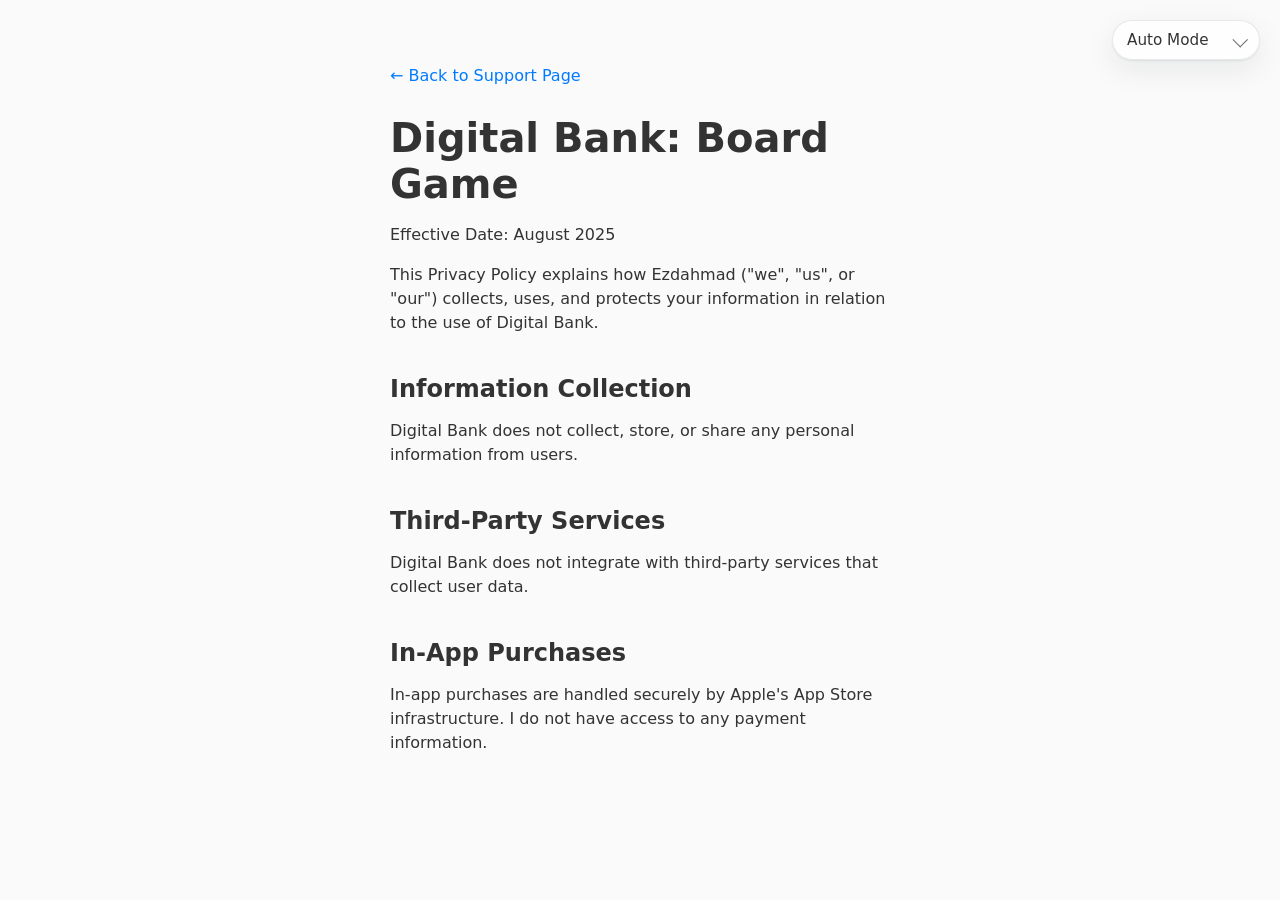
==== digital-bank.html @ 374a5a46 "updates" ====
<!DOCTYPE html>
<html lang="en">
<head>
  <meta charset="UTF-8">
  <meta name="viewport" content="width=device-width, initial-scale=1">
  <title>Ezdahmad - Digital Bank</title>
  <link rel="stylesheet" href="assets/site.css?v=5">
  <meta name="apple-mobile-web-app-capable" content="yes">
  <meta name="apple-mobile-web-app-status-bar-style" content="default">
  <meta name="theme-color" content="#fafafa" media="(prefers-color-scheme: light)">
  <meta name="theme-color" content="#202020" media="(prefers-color-scheme: dark)">
  <link rel="apple-touch-icon" href="assets/icons/apple-touch-icon.png">
  <link rel="manifest" href="/manifest.json">
</head>
<body class="page-privacy">
  <div class="theme-toggle" data-theme-toggle>
    <button type="button" class="theme-toggle__button" data-theme-button aria-haspopup="listbox" aria-expanded="false">
      <span class="theme-toggle__current" data-theme-current>Auto Mode</span>
      <span class="theme-toggle__chevron" aria-hidden="true"></span>
    </button>
    <div class="theme-toggle__menu" role="listbox" aria-label="Theme">
      <button type="button" class="theme-toggle__option" data-theme-option="auto" role="option" aria-selected="false">Auto Mode</button>
      <button type="button" class="theme-toggle__option" data-theme-option="light" role="option" aria-selected="false">Light</button>
      <button type="button" class="theme-toggle__option" data-theme-option="dark" role="option" aria-selected="false">Dark</button>
    </div>
  </div>

  <div class="container">
    <p><a href="index.html">&larr; Back to Support Page</a></p>
    <h1>Digital Bank: Board Game</h1>
    <p>Effective Date: August 2025</p>

    <p>This Privacy Policy explains how Ezdahmad ("we", "us", or "our") collects, uses, and protects your information in relation to the use of Digital Bank.</p>

    <h2>Information Collection</h2>
    <p>Digital Bank does not collect, store, or share any personal information from users.</p>

    <h2>Third-Party Services</h2>
    <p>Digital Bank does not integrate with third-party services that collect user data.</p>

    <h2>In-App Purchases</h2>
    <p>In-app purchases are handled securely by Apple's App Store infrastructure. I do not have access to any payment information.</p>
  </div>

  <script src="assets/site.js?v=5" defer></script>
</body>
</html>
---- assets/site.css ----
:root {
  --bg-color: #fafafa;
  --text-color: #333333;
  --link-color: #007aff;
  --surface-color: rgba(255, 255, 255, 0.82);
  --surface-hover-color: rgba(255, 255, 255, 0.94);
  --surface-border: rgba(127, 127, 127, 0.18);
  --surface-border-strong: rgba(127, 127, 127, 0.32);
  --surface-shadow: 0 10px 30px rgba(15, 23, 42, 0.08), 0 1px 2px rgba(15, 23, 42, 0.08);
  --surface-shadow-hover: 0 14px 34px rgba(15, 23, 42, 0.12), 0 2px 6px rgba(15, 23, 42, 0.08);
  --menu-shadow: 0 24px 48px rgba(15, 23, 42, 0.16), 0 6px 12px rgba(15, 23, 42, 0.08);
}

[data-theme="dark"] {
  --bg-color: #202020;
  --text-color: #ffffff;
  --link-color: #0a84ff;
  --surface-color: rgba(32, 32, 32, 0.9);
  --surface-hover-color: rgba(46, 46, 46, 0.96);
  --surface-border: rgba(255, 255, 255, 0.12);
  --surface-border-strong: rgba(255, 255, 255, 0.22);
  --surface-shadow: 0 14px 34px rgba(0, 0, 0, 0.28), 0 1px 2px rgba(0, 0, 0, 0.3);
  --surface-shadow-hover: 0 16px 38px rgba(0, 0, 0, 0.34), 0 2px 6px rgba(0, 0, 0, 0.24);
  --menu-shadow: 0 28px 54px rgba(0, 0, 0, 0.36), 0 8px 18px rgba(0, 0, 0, 0.24);
}

[data-theme="light"] {
  --bg-color: #fafafa;
  --text-color: #333333;
  --link-color: #007aff;
}

body {
  font-family: system-ui, sans-serif;
  background: var(--bg-color);
  color: var(--text-color);
  display: flex;
  align-items: center;
  justify-content: center;
  padding: 40px;
  text-align: left;
}

.container {
  max-width: 500px;
}

h1 {
  margin-bottom: 1rem;
}

h2 {
  font-size: 1.5rem;
  margin-top: 2.5rem;
  margin-bottom: 0.25rem;
}

p {
  font-size: 1rem;
  line-height: 1.5;
  margin-bottom: 0.5rem;
}

a {
  color: var(--link-color);
  text-decoration: none;
}

.page-home h1 {
  font-size: 3.5rem;
}

.page-privacy h1 {
  font-size: 2.5rem;
}

.project-link {
  display: inline-block;
  margin-top: 0.75rem;
}

.project-tile {
  width: auto;
  height: 60px;
  display: block;
  border: 0;
  box-shadow: none;
  transition: transform 0.22s ease, filter 0.22s ease;
}

.project-link:hover .project-tile,
.project-link:focus-visible .project-tile {
  transform: translateY(-2px);
  filter: drop-shadow(0 8px 12px rgba(15, 23, 42, 0.36));
}

.project-link:focus-visible {
  outline: none;
}

.theme-toggle {
  position: fixed;
  top: 20px;
  right: 20px;
  z-index: 1000;
}

.theme-toggle__button {
  min-width: 148px;
  display: inline-flex;
  align-items: center;
  justify-content: space-between;
  gap: 12px;
  padding: 10px 14px;
  border: 1px solid var(--surface-border);
  border-radius: 999px;
  background: var(--surface-color);
  color: var(--text-color);
  font: inherit;
  font-size: 0.95rem;
  font-weight: 500;
  line-height: 1.2;
  cursor: pointer;
  box-shadow: var(--surface-shadow);
  transition: border-color 0.2s ease, box-shadow 0.2s ease, background-color 0.2s ease, transform 0.2s ease;
}

.theme-toggle__button:hover,
.theme-toggle.is-open .theme-toggle__button {
  border-color: var(--surface-border-strong);
  background: var(--surface-hover-color);
  box-shadow: var(--surface-shadow-hover);
}

.theme-toggle__button:focus-visible {
  outline: none;
  border-color: var(--surface-border-strong);
  box-shadow: var(--surface-shadow-hover);
}

.theme-toggle__button:active {
  transform: translateY(1px);
}

.theme-toggle__current {
  white-space: nowrap;
}

.theme-toggle__chevron {
  width: 10px;
  height: 10px;
  flex: 0 0 auto;
  border-right: 1.5px solid currentColor;
  border-bottom: 1.5px solid currentColor;
  transform: rotate(45deg) translateY(-1px);
  transition: transform 0.2s ease;
  opacity: 0.72;
}

.theme-toggle.is-open .theme-toggle__chevron {
  transform: rotate(225deg) translateY(-1px);
}

.theme-toggle__menu {
  position: absolute;
  top: calc(100% + 10px);
  right: 0;
  min-width: 100%;
  padding: 8px;
  border: 1px solid var(--surface-border);
  border-radius: 20px;
  background: var(--surface-color);
  box-shadow: var(--menu-shadow);
  opacity: 0;
  transform: translateY(-6px);
  pointer-events: none;
  transition: opacity 0.18s ease, transform 0.18s ease;
}

.theme-toggle.is-open .theme-toggle__menu {
  opacity: 1;
  transform: translateY(0);
  pointer-events: auto;
}

.theme-toggle__option {
  width: 100%;
  display: flex;
  align-items: center;
  justify-content: space-between;
  gap: 12px;
  padding: 10px 12px;
  border: 0;
  border-radius: 14px;
  background: transparent;
  color: var(--text-color);
  font: inherit;
  font-size: 0.95rem;
  text-align: left;
  cursor: pointer;
  transition: background-color 0.18s ease;
}

.theme-toggle__option:hover,
.theme-toggle__option:focus-visible {
  outline: none;
  background: rgba(127, 127, 127, 0.12);
}

.theme-toggle__option.is-selected {
  background: rgba(127, 127, 127, 0.16);
}

.theme-toggle__option::after {
  content: "";
  width: 7px;
  height: 12px;
  border-right: 2px solid currentColor;
  border-bottom: 2px solid currentColor;
  transform: rotate(45deg) scale(0);
  transition: transform 0.18s ease;
  opacity: 0.75;
}

.theme-toggle__option.is-selected::after {
  transform: rotate(45deg) scale(1);
}

.social-media {
  display: flex;
  gap: 20px;
  margin-top: 1rem;
  flex-wrap: wrap;
}

.social-media a {
  display: inline-block;
}

.social-icon {
  width: 50px;
  height: 50px;
  object-fit: contain;
  filter: invert(0%);
  transition: transform 0.22s ease, filter 0.22s ease;
  image-rendering: auto;
}

.social-media a:hover .social-icon,
.social-media a:focus-visible .social-icon {
  transform: translateY(-2px);
  filter: invert(0%) drop-shadow(0 8px 12px rgba(15, 23, 42, 0.36));
}

.social-media a:focus-visible {
  outline: none;
}

[data-theme="dark"] .social-icon {
  filter: invert(100%);
}

[data-theme="dark"] .social-media a:hover .social-icon,
[data-theme="dark"] .social-media a:focus-visible .social-icon {
  filter: invert(100%) drop-shadow(0 8px 12px rgba(0, 0, 0, 0.56));
}

@media (max-width: 640px) {
  body {
    padding: 88px 24px 32px;
  }

  .theme-toggle {
    top: 16px;
    right: 16px;
  }

  .page-home h1 {
    font-size: 2.75rem;
  }

  .page-privacy h1 {
    font-size: 2.2rem;
  }

  .project-tile {
    height: 60px;
  }
}
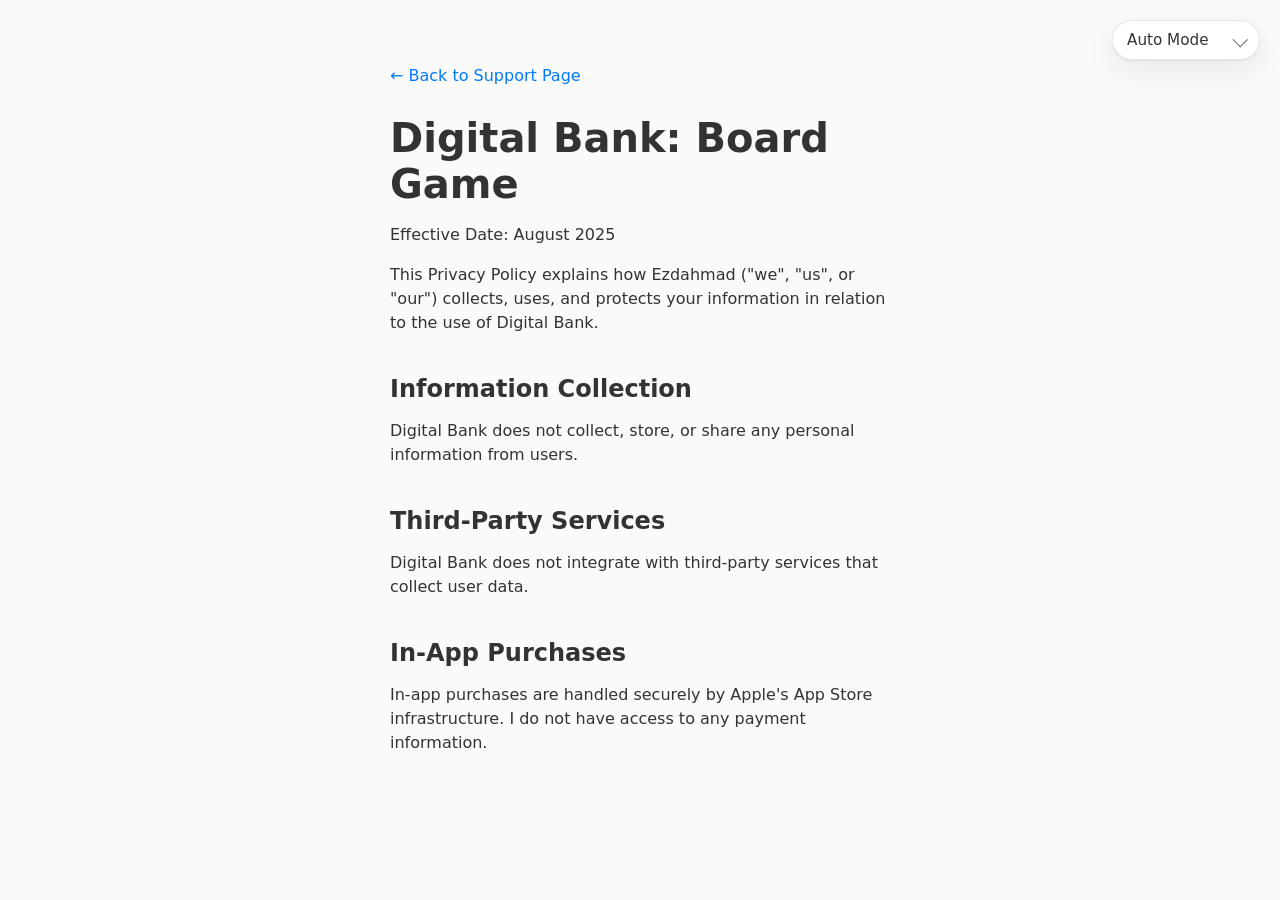
==== commit c416e97b: "updates" ====
--- a/digital-bank.html
+++ b/digital-bank.html
@@ -4,7 +4,7 @@
   <meta charset="UTF-8">
   <meta name="viewport" content="width=device-width, initial-scale=1">
   <title>Ezdahmad - Digital Bank</title>
-  <link rel="stylesheet" href="assets/site.css?v=5">
+  <link rel="stylesheet" href="assets/site.css?v=6">
   <meta name="apple-mobile-web-app-capable" content="yes">
   <meta name="apple-mobile-web-app-status-bar-style" content="default">
   <meta name="theme-color" content="#fafafa" media="(prefers-color-scheme: light)">
@@ -42,6 +42,6 @@
     <p>In-app purchases are handled securely by Apple's App Store infrastructure. I do not have access to any payment information.</p>
   </div>
 
-  <script src="assets/site.js?v=5" defer></script>
+  <script src="assets/site.js?v=6" defer></script>
 </body>
 </html>
--- a/assets/site.css
+++ b/assets/site.css
@@ -2,8 +2,8 @@
   --bg-color: #fafafa;
   --text-color: #333333;
   --link-color: #007aff;
-  --surface-color: rgba(255, 255, 255, 0.82);
-  --surface-hover-color: rgba(255, 255, 255, 0.94);
+  --surface-color: #ffffff;
+  --surface-hover-color: #ffffff;
   --surface-border: rgba(127, 127, 127, 0.18);
   --surface-border-strong: rgba(127, 127, 127, 0.32);
   --surface-shadow: 0 10px 30px rgba(15, 23, 42, 0.08), 0 1px 2px rgba(15, 23, 42, 0.08);
@@ -15,8 +15,8 @@
   --bg-color: #202020;
   --text-color: #ffffff;
   --link-color: #0a84ff;
-  --surface-color: rgba(32, 32, 32, 0.9);
-  --surface-hover-color: rgba(46, 46, 46, 0.96);
+  --surface-color: #202020;
+  --surface-hover-color: #2e2e2e;
   --surface-border: rgba(255, 255, 255, 0.12);
   --surface-border-strong: rgba(255, 255, 255, 0.22);
   --surface-shadow: 0 14px 34px rgba(0, 0, 0, 0.28), 0 1px 2px rgba(0, 0, 0, 0.3);
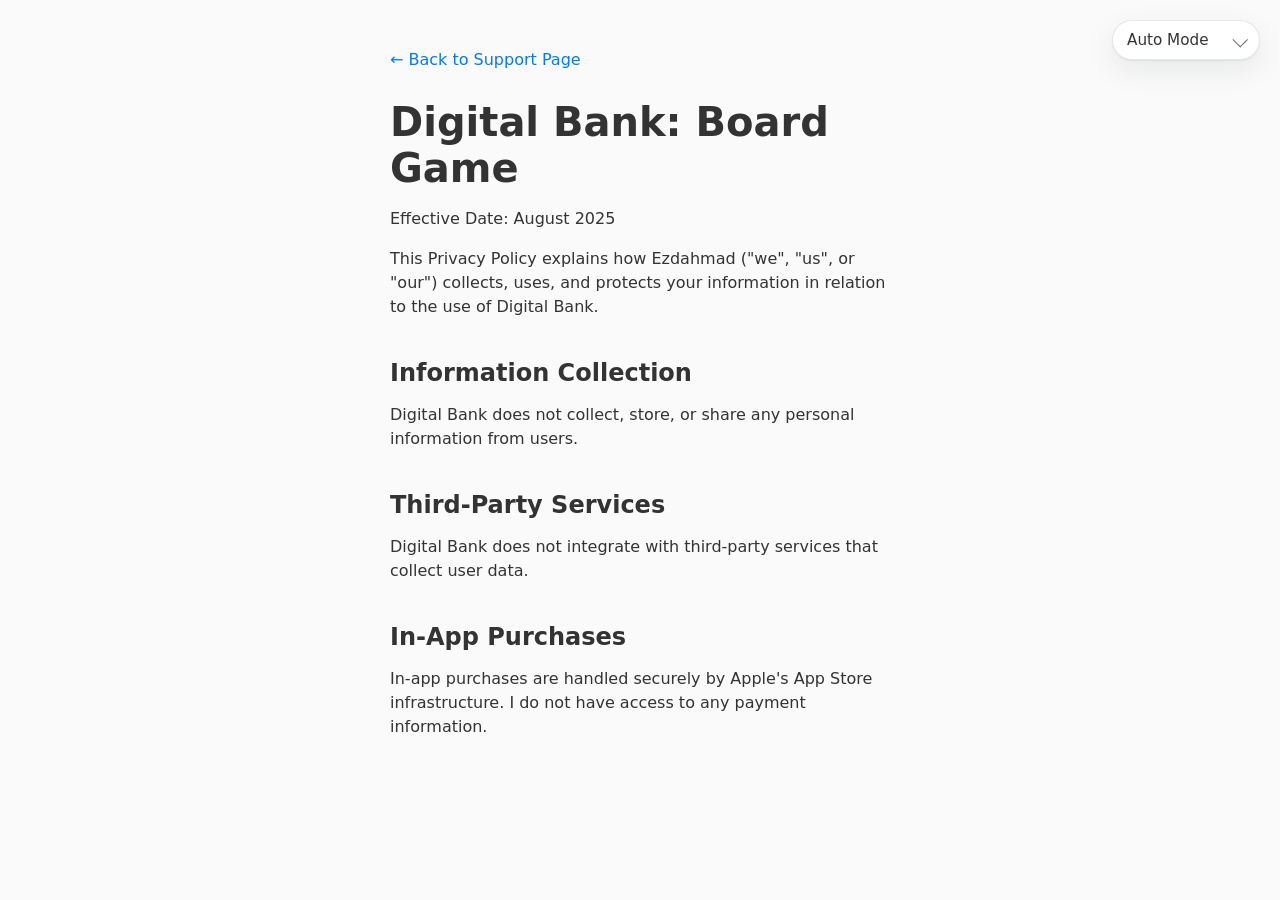
==== commit b8fc95d7: "spacing" ====
--- a/digital-bank.html
+++ b/digital-bank.html
@@ -4,7 +4,7 @@
   <meta charset="UTF-8">
   <meta name="viewport" content="width=device-width, initial-scale=1">
   <title>Ezdahmad - Digital Bank</title>
-  <link rel="stylesheet" href="assets/site.css?v=6">
+  <link rel="stylesheet" href="assets/site.css?v=8">
   <meta name="apple-mobile-web-app-capable" content="yes">
   <meta name="apple-mobile-web-app-status-bar-style" content="default">
   <meta name="theme-color" content="#fafafa" media="(prefers-color-scheme: light)">
@@ -42,6 +42,6 @@
     <p>In-app purchases are handled securely by Apple's App Store infrastructure. I do not have access to any payment information.</p>
   </div>
 
-  <script src="assets/site.js?v=6" defer></script>
+  <script src="assets/site.js?v=8" defer></script>
 </body>
 </html>
--- a/assets/site.css
+++ b/assets/site.css
@@ -37,7 +37,7 @@
   display: flex;
   align-items: center;
   justify-content: center;
-  padding: 40px;
+  padding: 24px 40px 40px;
   text-align: left;
 }
 
@@ -171,14 +171,14 @@
   border-radius: 20px;
   background: var(--surface-color);
   box-shadow: var(--menu-shadow);
-  opacity: 0;
+  visibility: hidden;
   transform: translateY(-6px);
   pointer-events: none;
-  transition: opacity 0.18s ease, transform 0.18s ease;
+  transition: transform 0.18s ease, visibility 0.18s ease;
 }
 
 .theme-toggle.is-open .theme-toggle__menu {
-  opacity: 1;
+  visibility: visible;
   transform: translateY(0);
   pointer-events: auto;
 }
@@ -267,7 +267,7 @@
 
 @media (max-width: 640px) {
   body {
-    padding: 88px 24px 32px;
+    padding: 64px 24px 32px;
   }
 
   .theme-toggle {
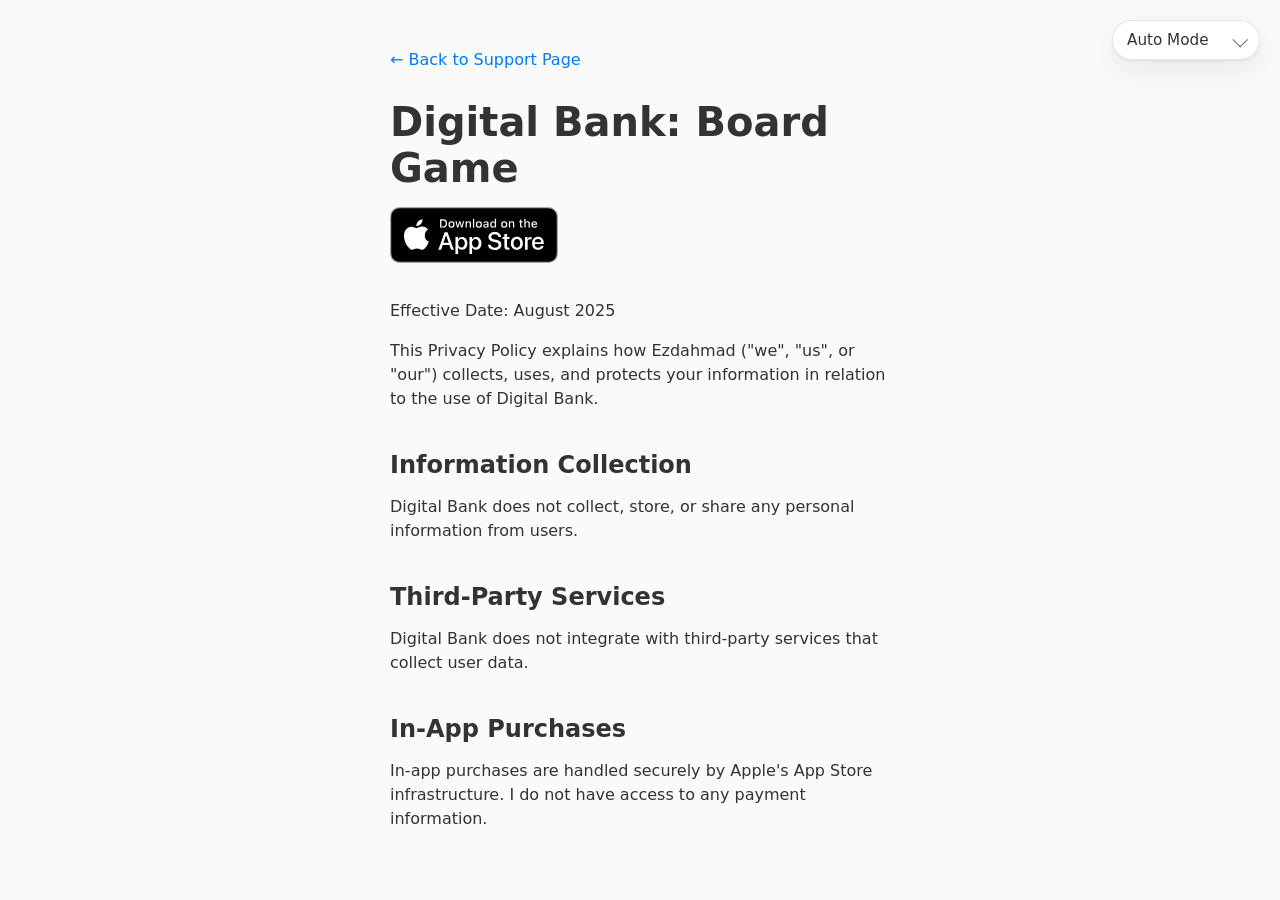
==== commit e6627baf: "updates" ====
--- a/digital-bank.html
+++ b/digital-bank.html
@@ -4,7 +4,7 @@
   <meta charset="UTF-8">
   <meta name="viewport" content="width=device-width, initial-scale=1">
   <title>Ezdahmad - Digital Bank</title>
-  <link rel="stylesheet" href="assets/site.css?v=8">
+  <link rel="stylesheet" href="assets/site.css?v=10">
   <meta name="apple-mobile-web-app-capable" content="yes">
   <meta name="apple-mobile-web-app-status-bar-style" content="default">
   <meta name="theme-color" content="#fafafa" media="(prefers-color-scheme: light)">
@@ -28,6 +28,20 @@
   <div class="container">
     <p><a href="index.html">&larr; Back to Support Page</a></p>
     <h1>Digital Bank: Board Game</h1>
+    <a
+      href="https://apps.apple.com/app/id6748587605"
+      class="store-badge"
+      aria-label="Digital Bank on the App Store"
+      target="_blank"
+      rel="noopener noreferrer">
+      <img
+        src="assets/icons/Appstore_DigitalBank_Dark.svg"
+        alt="Download Digital Bank on the App Store"
+        class="store-badge__image"
+        data-theme-image
+        data-light-src="assets/icons/Appstore_DigitalBank_Dark.svg"
+        data-dark-src="assets/icons/Appstore_DigitalBank_Light.svg">
+    </a>
     <p>Effective Date: August 2025</p>
 
     <p>This Privacy Policy explains how Ezdahmad ("we", "us", or "our") collects, uses, and protects your information in relation to the use of Digital Bank.</p>
@@ -42,6 +56,6 @@
     <p>In-app purchases are handled securely by Apple's App Store infrastructure. I do not have access to any payment information.</p>
   </div>
 
-  <script src="assets/site.js?v=8" defer></script>
+  <script src="assets/site.js?v=10" defer></script>
 </body>
 </html>
--- a/assets/site.css
+++ b/assets/site.css
@@ -77,6 +77,33 @@
 .project-link {
   display: inline-block;
   margin-top: 0.75rem;
+}
+
+.store-badge {
+  display: inline-block;
+  margin: 0 0 1rem;
+}
+
+.store-badge__image {
+  width: auto;
+  height: 56px;
+  display: block;
+  transition: transform 0.22s ease, filter 0.22s ease;
+}
+
+.store-badge:hover .store-badge__image,
+.store-badge:focus-visible .store-badge__image {
+  transform: translateY(-2px);
+  filter: drop-shadow(0 8px 12px rgba(15, 23, 42, 0.36));
+}
+
+.store-badge:focus-visible {
+  outline: none;
+}
+
+[data-theme="dark"] .store-badge:hover .store-badge__image,
+[data-theme="dark"] .store-badge:focus-visible .store-badge__image {
+  filter: drop-shadow(0 8px 12px rgba(0, 0, 0, 0.56));
 }
 
 .project-tile {
@@ -286,4 +313,8 @@
   .project-tile {
     height: 60px;
   }
-}
+
+  .store-badge__image {
+    height: 52px;
+  }
+}
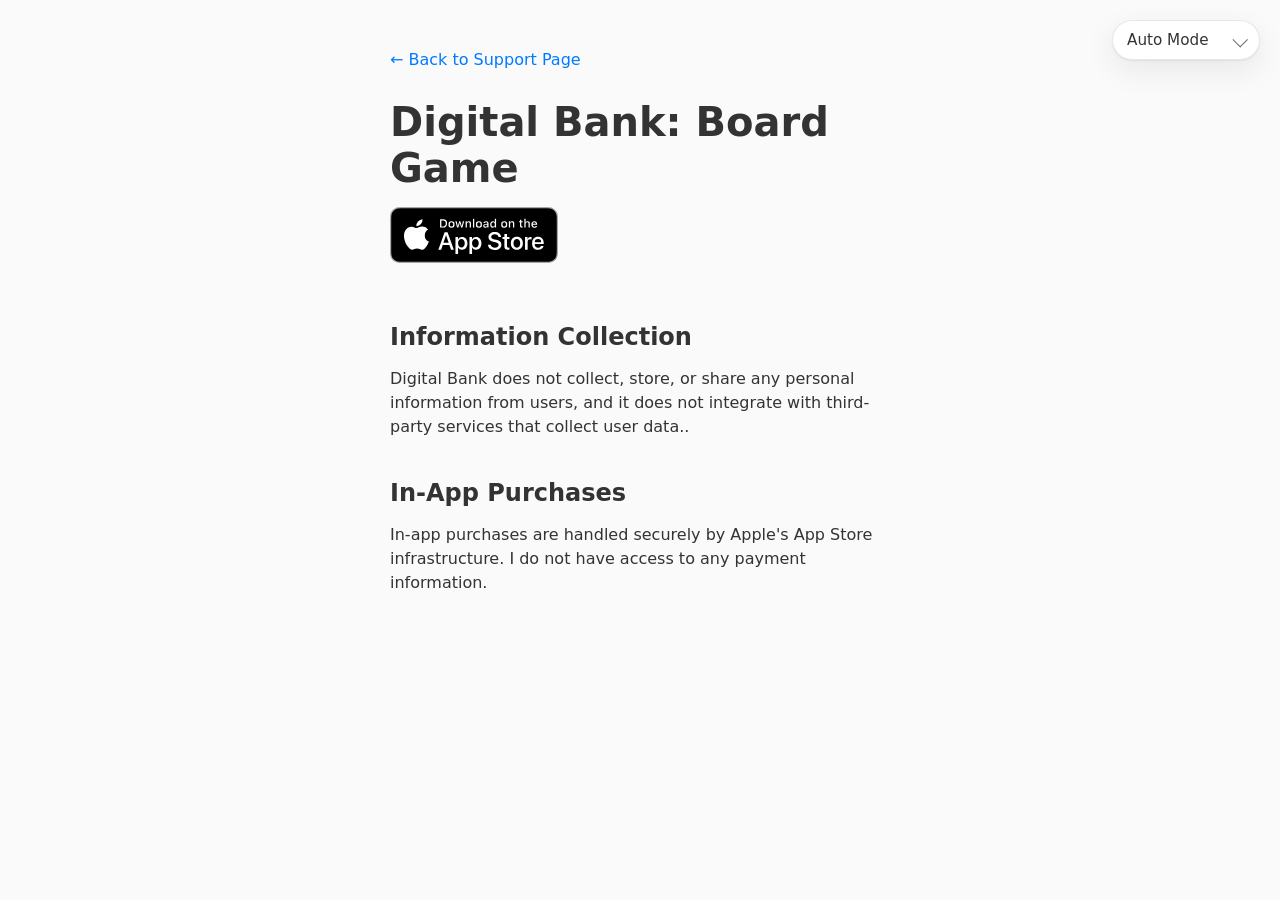
==== commit c6375acc: "privacy-policy backup" ====
--- a/digital-bank.html
+++ b/digital-bank.html
@@ -42,15 +42,9 @@
         data-light-src="assets/icons/Appstore_DigitalBank_Dark.svg"
         data-dark-src="assets/icons/Appstore_DigitalBank_Light.svg">
     </a>
-    <p>Effective Date: August 2025</p>
-
-    <p>This Privacy Policy explains how Ezdahmad ("we", "us", or "our") collects, uses, and protects your information in relation to the use of Digital Bank.</p>
 
     <h2>Information Collection</h2>
-    <p>Digital Bank does not collect, store, or share any personal information from users.</p>
-
-    <h2>Third-Party Services</h2>
-    <p>Digital Bank does not integrate with third-party services that collect user data.</p>
+    <p>Digital Bank does not collect, store, or share any personal information from users, and it does not integrate with third-party services that collect user data..</p>
 
     <h2>In-App Purchases</h2>
     <p>In-app purchases are handled securely by Apple's App Store infrastructure. I do not have access to any payment information.</p>
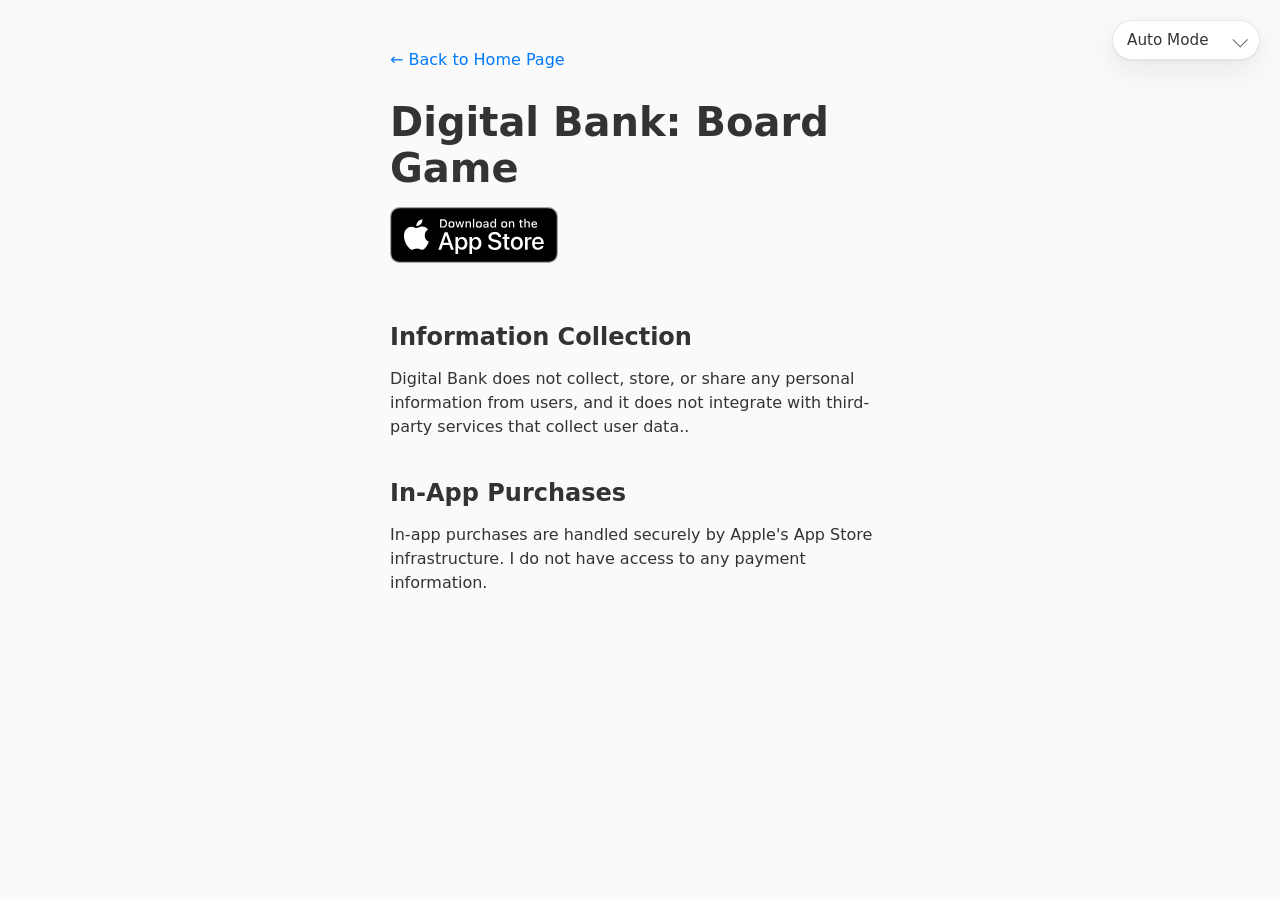
==== commit 702472cd: "Update digital-bank.html" ====
--- a/digital-bank.html
+++ b/digital-bank.html
@@ -26,7 +26,7 @@
   </div>
 
   <div class="container">
-    <p><a href="index.html">&larr; Back to Support Page</a></p>
+    <p><a href="index.html">&larr; Back to Home Page</a></p>
     <h1>Digital Bank: Board Game</h1>
     <a
       href="https://apps.apple.com/app/id6748587605"
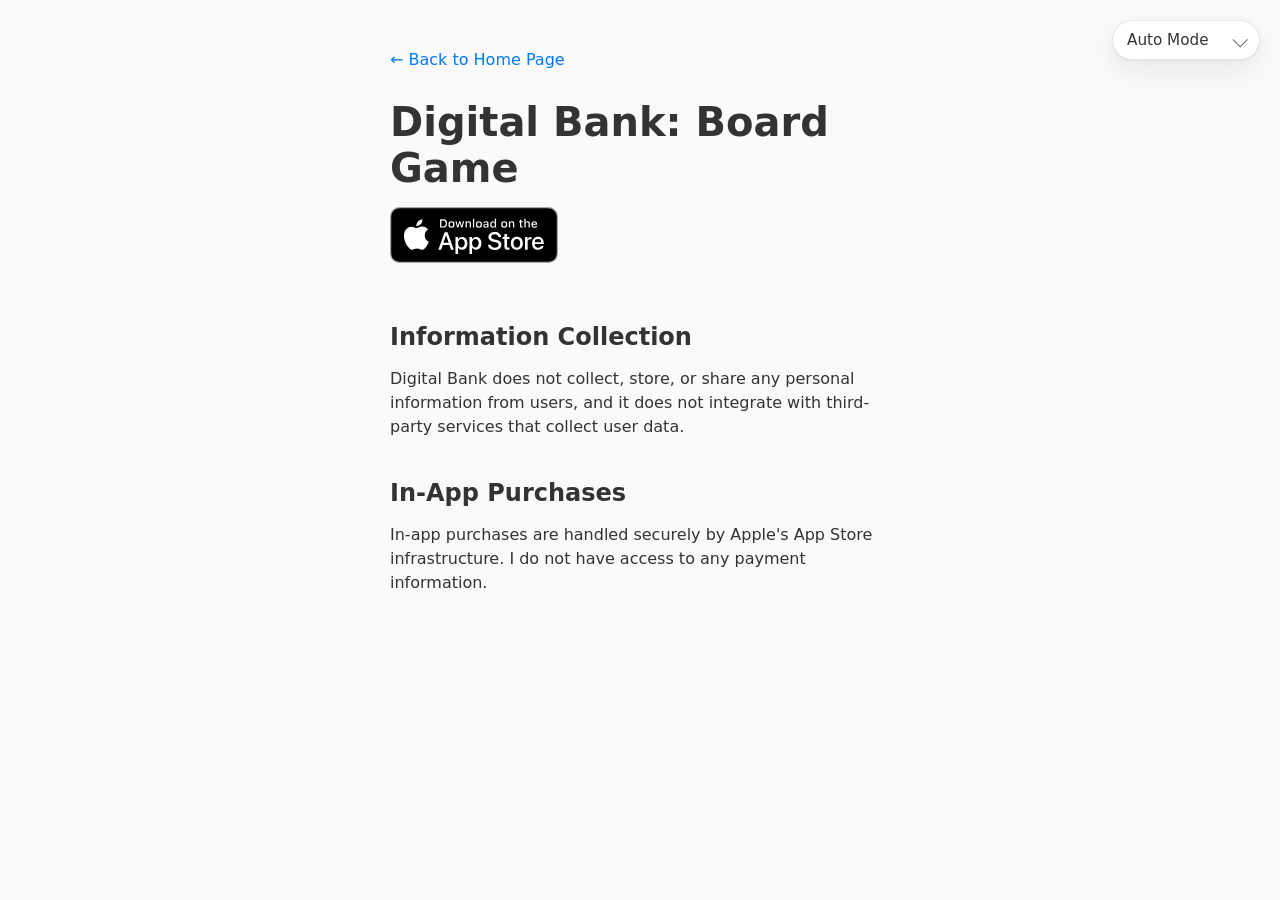
==== commit 2362b03b: "Update digital-bank.html" ====
--- a/digital-bank.html
+++ b/digital-bank.html
@@ -44,7 +44,7 @@
     </a>
 
     <h2>Information Collection</h2>
-    <p>Digital Bank does not collect, store, or share any personal information from users, and it does not integrate with third-party services that collect user data..</p>
+    <p>Digital Bank does not collect, store, or share any personal information from users, and it does not integrate with third-party services that collect user data.</p>
 
     <h2>In-App Purchases</h2>
     <p>In-app purchases are handled securely by Apple's App Store infrastructure. I do not have access to any payment information.</p>
